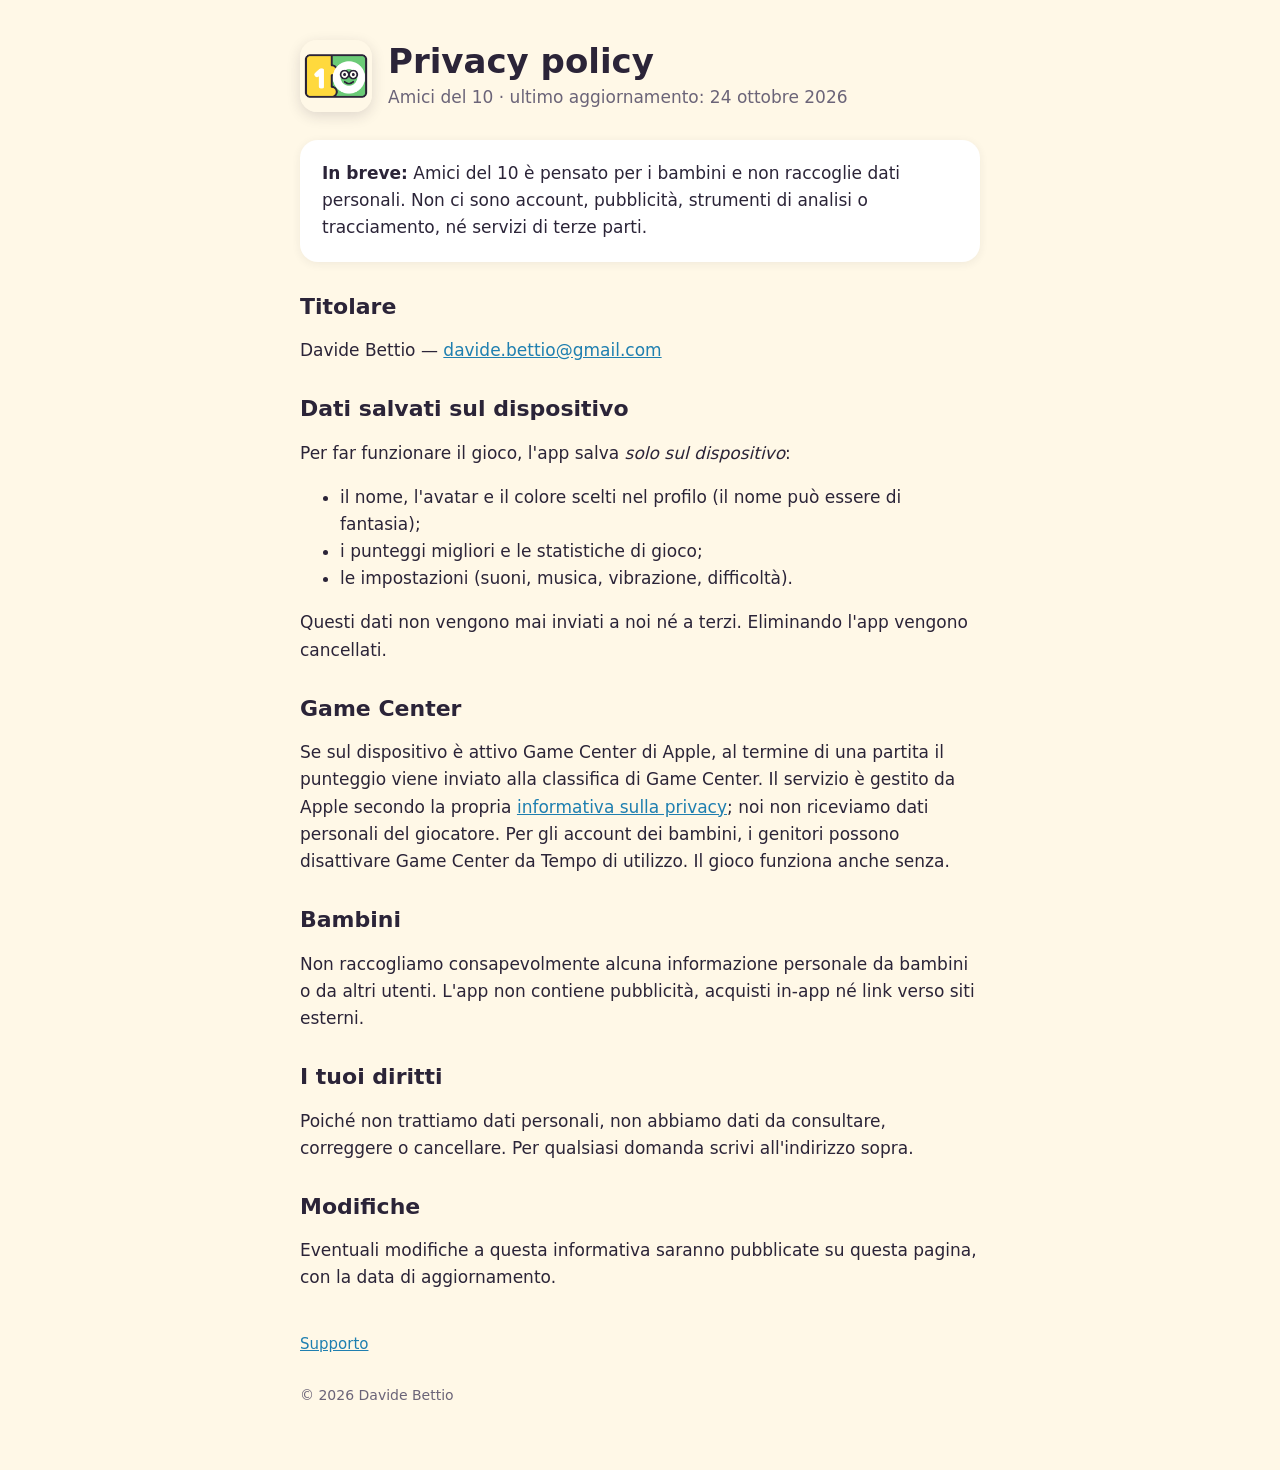
==== privacy.html @ 2ee8e161 "Pagine di supporto e privacy di Amici del 10 Co-Authored-By: Claude Opus 5.5 <noreply@anthropic.com>" ====
<!doctype html>
<html lang="it">
<head>
<meta charset="utf-8">
<meta name="viewport" content="width=device-width,initial-scale=1">
<title>Amici del 10 — Privacy</title>
<link rel="stylesheet" href="style.css">
<link rel="icon" href="icon.png">
</head>
<body>
<main>
  <header>
    <img src="icon.png" alt="">
    <div>
      <h1>Privacy policy</h1>
      <p class="tag">Amici del 10 &middot; ultimo aggiornamento: 24 ottobre 2026</p>
    </div>
  </header>

  <div class="card">
    <p><strong>In breve:</strong> Amici del 10 è pensato per i bambini e non raccoglie dati
    personali. Non ci sono account, pubblicità, strumenti di analisi o tracciamento, né
    servizi di terze parti.</p>
  </div>

  <h2>Titolare</h2>
  <p>Davide Bettio &mdash; <a href="mailto:davide.bettio@gmail.com">davide.bettio@gmail.com</a></p>

  <h2>Dati salvati sul dispositivo</h2>
  <p>Per far funzionare il gioco, l'app salva <em>solo sul dispositivo</em>:</p>
  <ul>
    <li>il nome, l'avatar e il colore scelti nel profilo (il nome può essere di fantasia);</li>
    <li>i punteggi migliori e le statistiche di gioco;</li>
    <li>le impostazioni (suoni, musica, vibrazione, difficoltà).</li>
  </ul>
  <p>Questi dati non vengono mai inviati a noi né a terzi. Eliminando l'app vengono cancellati.</p>

  <h2>Game Center</h2>
  <p>Se sul dispositivo è attivo Game Center di Apple, al termine di una partita il punteggio
  viene inviato alla classifica di Game Center. Il servizio è gestito da Apple secondo la propria
  <a href="https://www.apple.com/legal/privacy/">informativa sulla privacy</a>; noi non riceviamo
  dati personali del giocatore. Per gli account dei bambini, i genitori possono disattivare
  Game Center da Tempo di utilizzo. Il gioco funziona anche senza.</p>

  <h2>Bambini</h2>
  <p>Non raccogliamo consapevolmente alcuna informazione personale da bambini o da altri
  utenti. L'app non contiene pubblicità, acquisti in-app né link verso siti esterni.</p>

  <h2>I tuoi diritti</h2>
  <p>Poiché non trattiamo dati personali, non abbiamo dati da consultare, correggere o
  cancellare. Per qualsiasi domanda scrivi all'indirizzo sopra.</p>

  <h2>Modifiche</h2>
  <p>Eventuali modifiche a questa informativa saranno pubblicate su questa pagina, con la data
  di aggiornamento.</p>

  <nav>
    <a href="./">Supporto</a>
  </nav>
  <footer>&copy; 2026 Davide Bettio</footer>
</main>
</body>
</html>
---- style.css ----
:root{--cream:#FFF8E7;--ink:#2B2438;--soft:#6B6478;--green:#6BCB77;--yellow:#FFD93D;--blue:#4FB7E8;--card:#fff}
*{box-sizing:border-box}
body{margin:0;background:var(--cream);color:var(--ink);font:17px/1.6 -apple-system,system-ui,sans-serif}
main{max-width:720px;margin:0 auto;padding:40px 20px 64px}
header{display:flex;align-items:center;gap:16px;margin-bottom:28px}
header img{width:72px;height:72px;border-radius:17px;box-shadow:0 4px 14px rgba(43,36,56,.15)}
h1,h2{font-family:ui-rounded,"SF Pro Rounded",-apple-system,system-ui,sans-serif;line-height:1.2}
h1{font-size:34px;margin:0}
h2{font-size:22px;margin:32px 0 8px}
.tag{color:var(--soft);margin:2px 0 0}
.card{background:var(--card);border-radius:18px;padding:20px 22px;box-shadow:0 2px 10px rgba(43,36,56,.07);margin:16px 0}
a{color:#1f7fb0}
nav{display:flex;gap:18px;flex-wrap:wrap;margin-top:40px;font-size:15px}
footer{color:var(--soft);font-size:14px;margin-top:28px}
.card>:first-child{margin-top:0}.card>:last-child{margin-bottom:0}
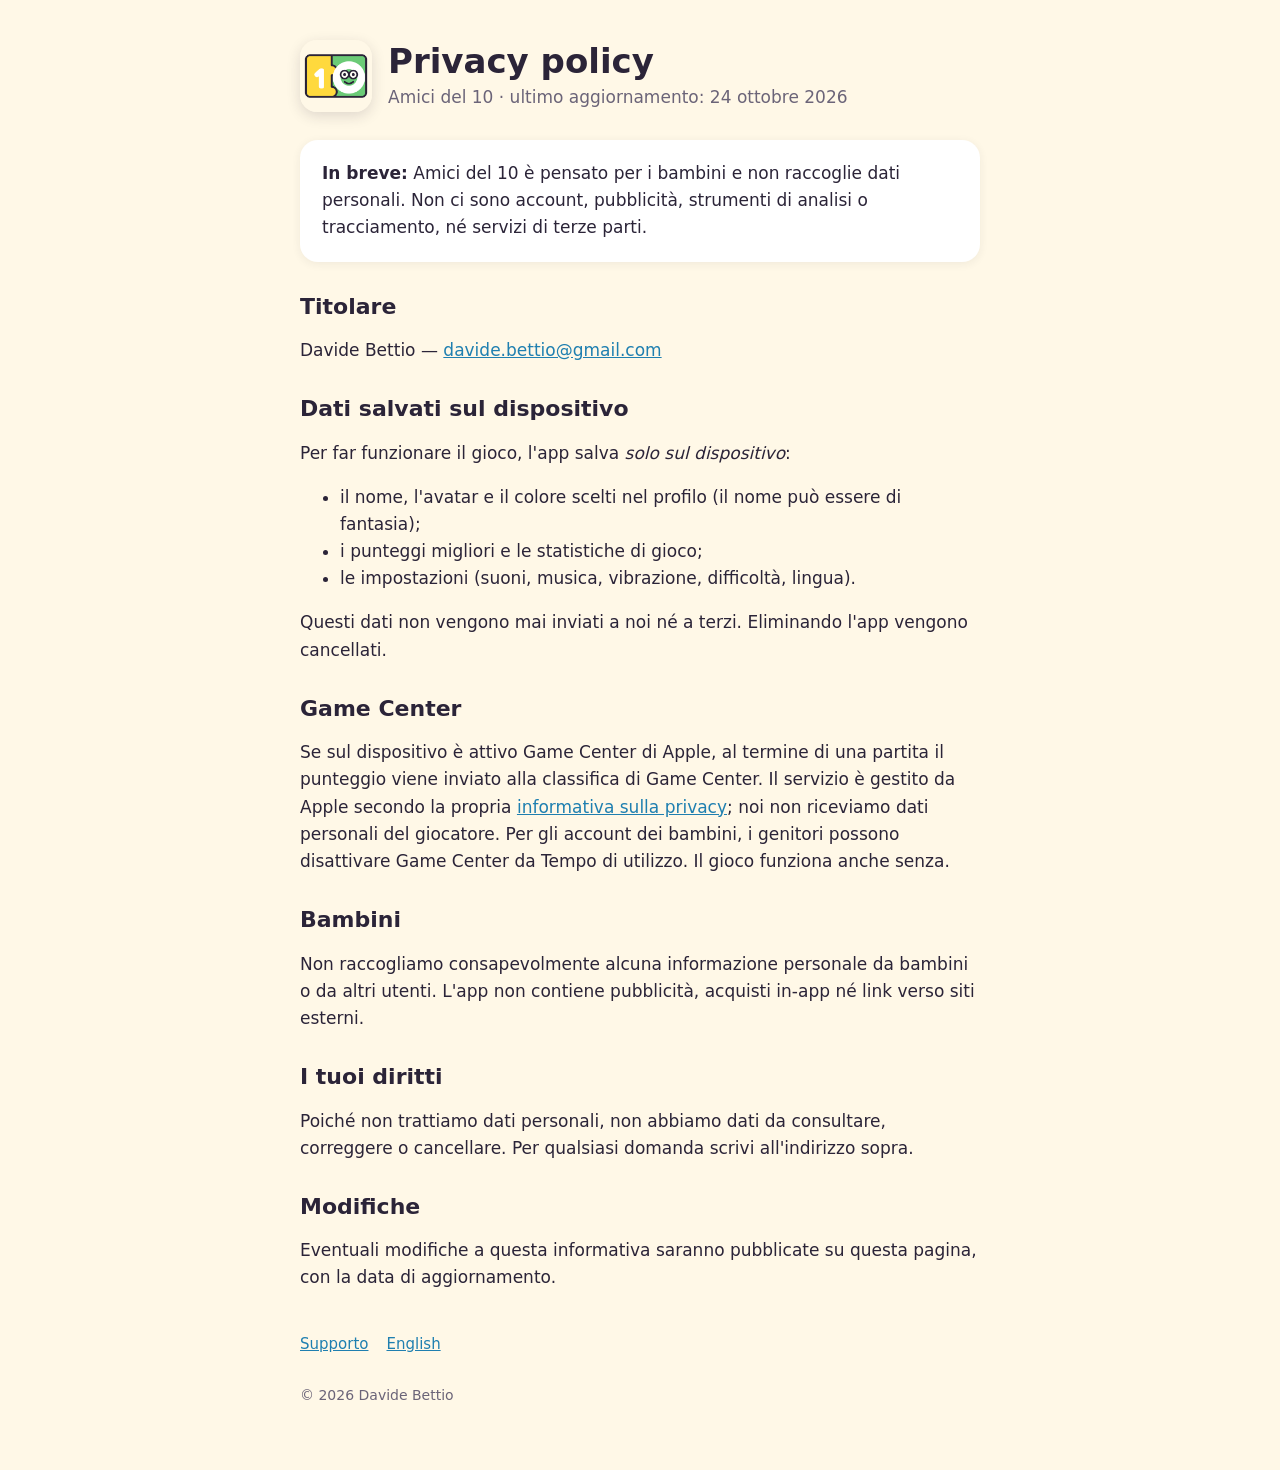
==== commit 1455dfb8: "Versione inglese delle pagine di supporto e privacy Co-Authored-By: Claude Opus 5.5 <noreply@anthrop" ====
--- a/privacy.html
+++ b/privacy.html
@@ -31,7 +31,7 @@
   <ul>
     <li>il nome, l'avatar e il colore scelti nel profilo (il nome può essere di fantasia);</li>
     <li>i punteggi migliori e le statistiche di gioco;</li>
-    <li>le impostazioni (suoni, musica, vibrazione, difficoltà).</li>
+    <li>le impostazioni (suoni, musica, vibrazione, difficoltà, lingua).</li>
   </ul>
   <p>Questi dati non vengono mai inviati a noi né a terzi. Eliminando l'app vengono cancellati.</p>
 
@@ -56,6 +56,7 @@
 
   <nav>
     <a href="./">Supporto</a>
+    <a href="en/privacy.html">English</a>
   </nav>
   <footer>&copy; 2026 Davide Bettio</footer>
 </main>
